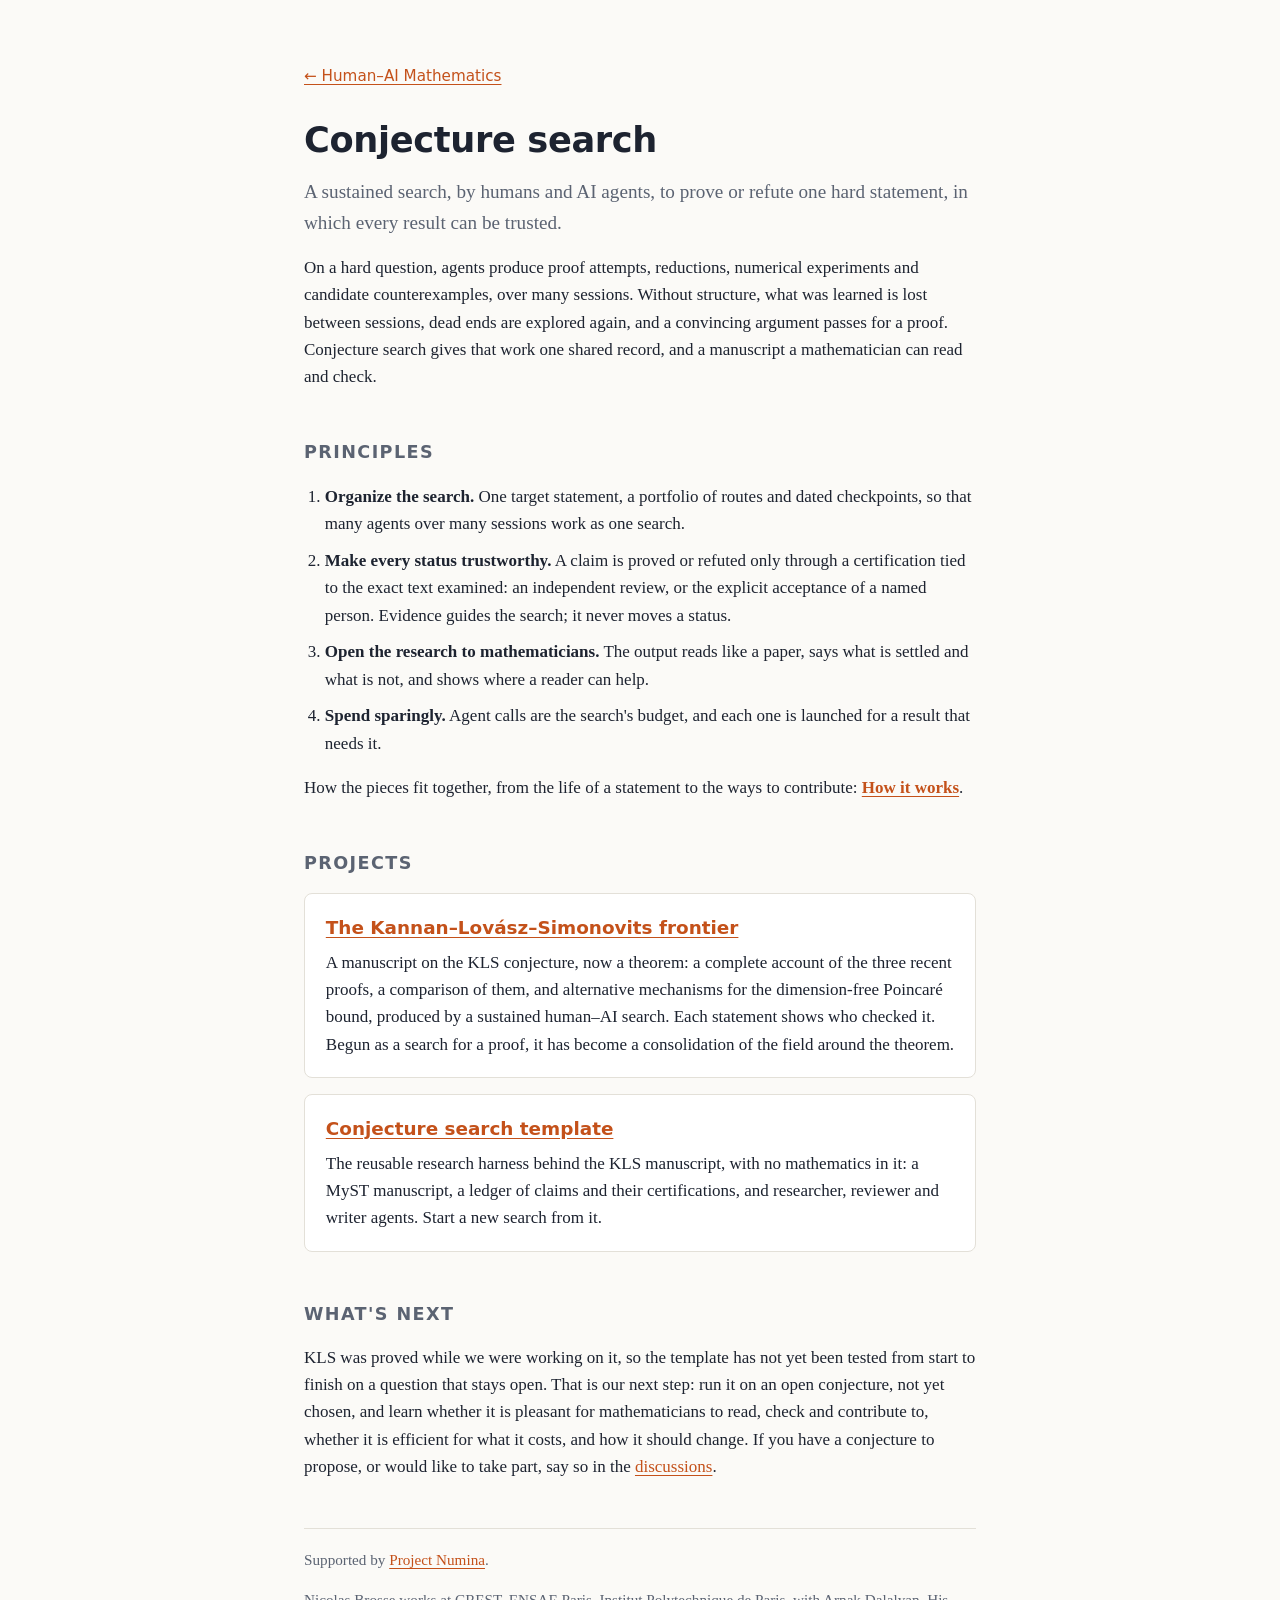
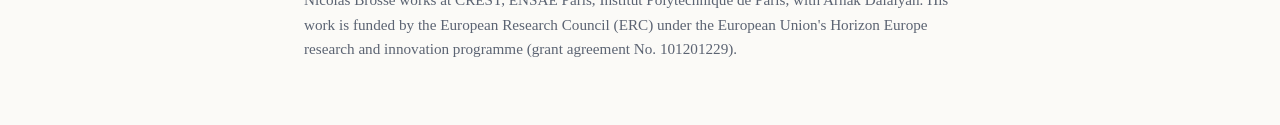
==== conjecture-search/index.html @ 59e2bfeb "Split the site into a general homepage and a conjecture search section The homepage now sets out the" ====
<!doctype html>
<html lang="en">
<head>
<meta charset="utf-8">
<meta name="viewport" content="width=device-width, initial-scale=1">
<title>Conjecture search</title>
<meta name="description" content="A sustained human–AI search to prove or refute one hard statement, with every status certified: principles, the KLS manuscript, the template, and what comes next.">
<style>
  :root {
    --bg: #fbfaf7;
    --fg: #1d2330;
    --muted: #5b6372;
    --rule: #e3e0d8;
    --card: #ffffff;
    --accent: #c4511a;
  }
  @media (prefers-color-scheme: dark) {
    :root {
      --bg: #12151c;
      --fg: #e6e8ec;
      --muted: #a0a7b4;
      --rule: #2a2f3a;
      --card: #191d26;
      --accent: #f0864a;
    }
  }
  * { box-sizing: border-box; }
  body {
    margin: 0;
    background: var(--bg);
    color: var(--fg);
    font: 17px/1.6 Georgia, "Iowan Old Style", "Times New Roman", serif;
  }
  main { max-width: 44rem; margin: 0 auto; padding: 4rem 1rem 3rem; }
  h1, h2, h3 { font-family: system-ui, -apple-system, "Segoe UI", sans-serif; }
  h1 { font-size: 2.2rem; line-height: 1.15; margin: 0 0 1rem; letter-spacing: -0.01em; }
  h2 { font-size: 1.1rem; margin: 3rem 0 1rem; text-transform: uppercase; letter-spacing: 0.08em; color: var(--muted); }
  h3 { font-size: 1.15rem; margin: 0 0 0.4rem; }
  p { margin: 0 0 1rem; }
  .lede { font-size: 1.2rem; color: var(--muted); }
  a { color: var(--accent); text-underline-offset: 3px; }
  .back { font-family: system-ui, -apple-system, "Segoe UI", sans-serif; font-size: 0.95rem; margin-bottom: 2rem; }
  ol.aims { padding-left: 1.3rem; }
  ol.aims li { margin-bottom: 0.6rem; }
  .card {
    background: var(--card);
    border: 1px solid var(--rule);
    border-radius: 8px;
    padding: 1.2rem 1.3rem;
    margin-bottom: 1rem;
  }
  .card p:last-child { margin-bottom: 0; }
  footer { border-top: 1px solid var(--rule); margin-top: 3rem; padding-top: 1.2rem; color: var(--muted); font-size: 0.95rem; }
</style>
</head>
<body>
<main>
  <p class="back"><a href="../">← Human–AI Mathematics</a></p>

  <h1>Conjecture search</h1>
  <p class="lede">A sustained search, by humans and AI agents, to prove or refute one hard
  statement, in which every result can be trusted.</p>

  <p>On a hard question, agents produce proof attempts, reductions, numerical experiments and
  candidate counterexamples, over many sessions. Without structure, what was learned is lost
  between sessions, dead ends are explored again, and a convincing argument passes for a proof.
  Conjecture search gives that work one shared record, and a manuscript a mathematician can
  read and check.</p>

  <h2>Principles</h2>
  <ol class="aims">
    <li><strong>Organize the search.</strong> One target statement, a portfolio of routes and dated
    checkpoints, so that many agents over many sessions work as one search.</li>
    <li><strong>Make every status trustworthy.</strong> A claim is proved or refuted only through a
    certification tied to the exact text examined: an independent review, or the explicit
    acceptance of a named person. Evidence guides the search; it never moves a status.</li>
    <li><strong>Open the research to mathematicians.</strong> The output reads like a paper, says
    what is settled and what is not, and shows where a reader can help.</li>
    <li><strong>Spend sparingly.</strong> Agent calls are the search's budget, and each one is
    launched for a result that needs it.</li>
  </ol>
  <p>How the pieces fit together, from the life of a statement to the ways to contribute:
  <a href="how-it-works.html"><strong>How it works</strong></a>.</p>

  <h2>Projects</h2>

  <div class="card">
    <h3><a href="../kls-conjecture-search/">The Kannan–Lovász–Simonovits frontier</a></h3>
    <p>A manuscript on the KLS conjecture, now a theorem: a complete account of the three recent
    proofs, a comparison of them, and alternative mechanisms for the dimension-free Poincaré bound,
    produced by a sustained human–AI search. Each statement shows who checked it. Begun as a
    search for a proof, it has become a consolidation of the field around the theorem.</p>
  </div>

  <div class="card">
    <h3><a href="https://github.com/human-ai-mathematics/conjecture-search-template">Conjecture search template</a></h3>
    <p>The reusable research harness behind the KLS manuscript, with no mathematics in it: a
    MyST manuscript, a ledger of claims and their certifications, and researcher, reviewer and
    writer agents. Start a new search from it.</p>
  </div>

  <h2>What's next</h2>
  <p>KLS was proved while we were working on it, so the template has not yet been tested from
  start to finish on a question that stays open. That is our next step: run it on an open
  conjecture, not yet chosen, and learn whether it is pleasant for mathematicians to read,
  check and contribute to, whether it is efficient for what it costs, and how it should change.
  If you have a conjecture to propose, or would like to take part, say so in the
  <a href="https://github.com/orgs/human-ai-mathematics/discussions">discussions</a>.</p>

  <footer>
    <p>Supported by <a href="https://projectnumina.ai/">Project Numina</a>.</p>
    <p>Nicolas Brosse works at CREST, ENSAE Paris, Institut Polytechnique de Paris, with
    Arnak Dalalyan. His work is funded by the European Research Council (ERC) under the European
    Union's Horizon Europe research and innovation programme (grant agreement No. 101201229).</p>
  </footer>
</main>
</body>
</html>
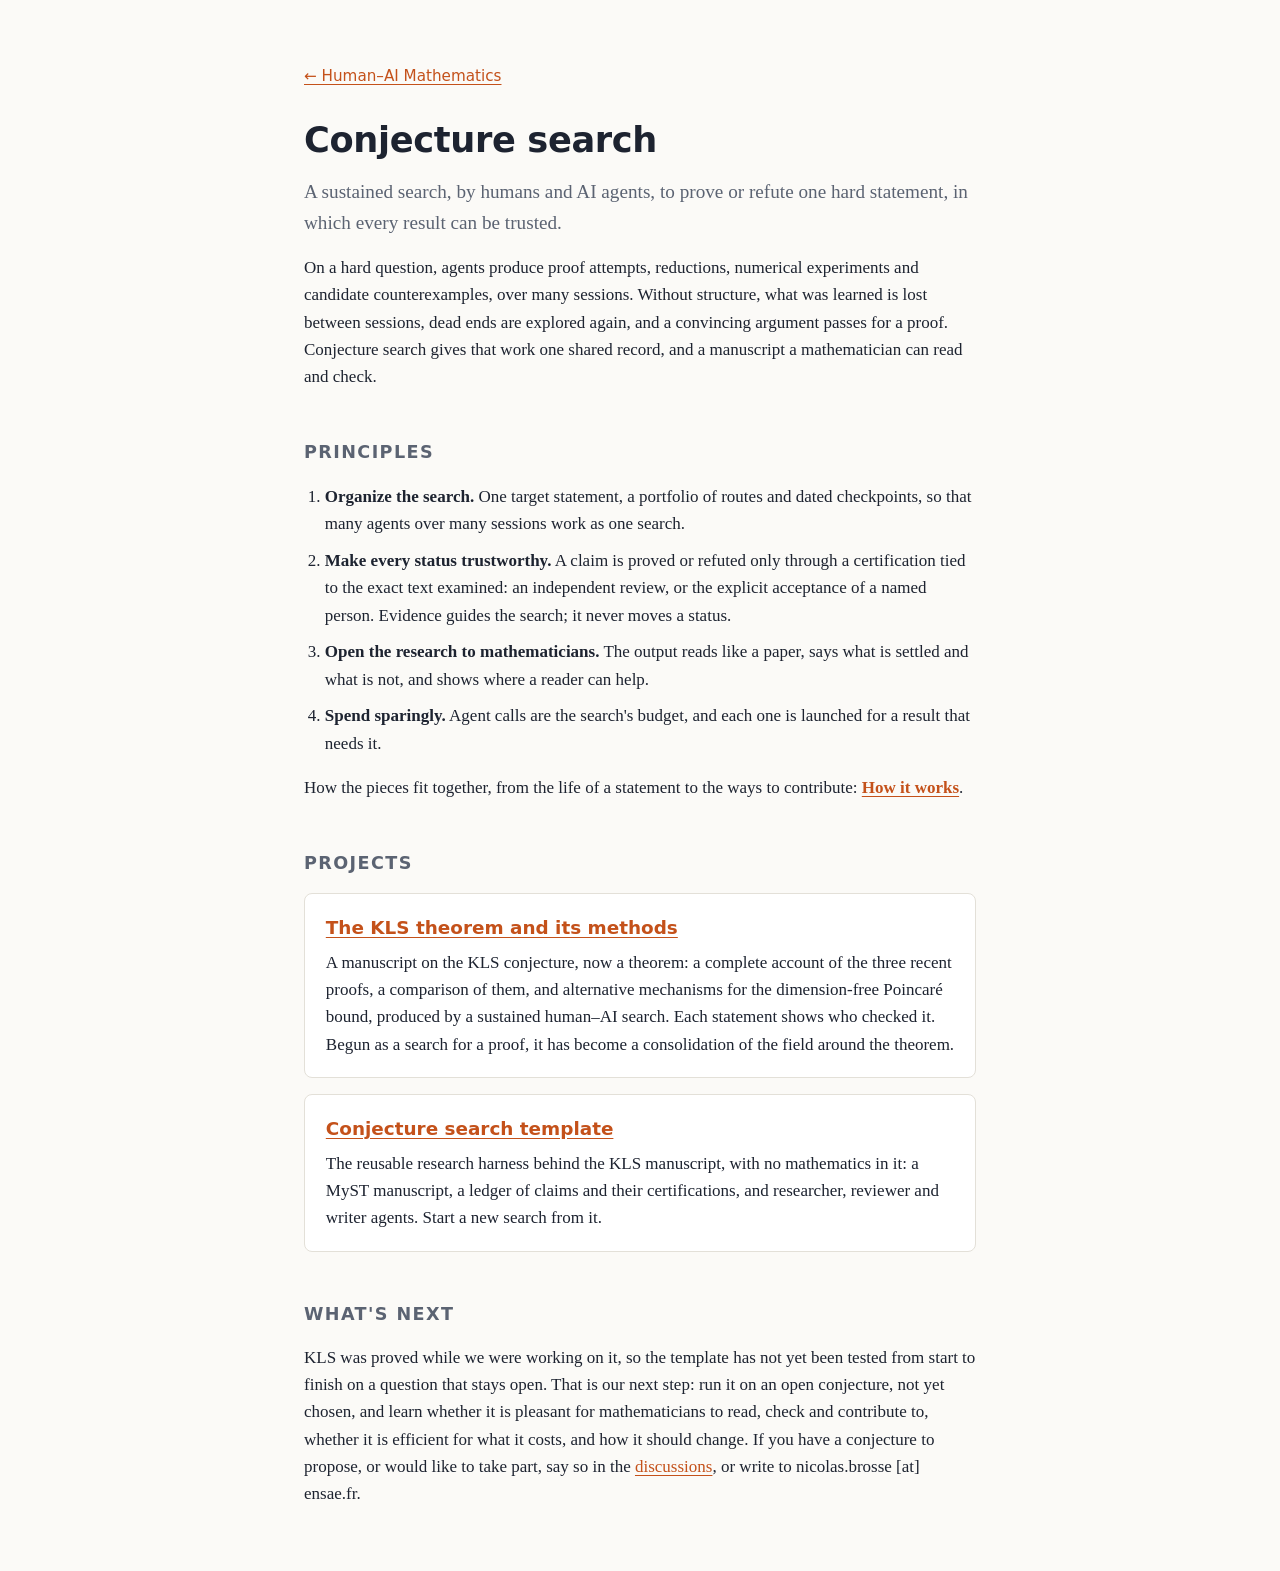
==== commit f346597a: "Share one stylesheet, add a contact address, and rename the KLS card The three pages load style.css " ====
--- a/conjecture-search/index.html
+++ b/conjecture-search/index.html
@@ -5,53 +5,7 @@
 <meta name="viewport" content="width=device-width, initial-scale=1">
 <title>Conjecture search</title>
 <meta name="description" content="A sustained human–AI search to prove or refute one hard statement, with every status certified: principles, the KLS manuscript, the template, and what comes next.">
-<style>
-  :root {
-    --bg: #fbfaf7;
-    --fg: #1d2330;
-    --muted: #5b6372;
-    --rule: #e3e0d8;
-    --card: #ffffff;
-    --accent: #c4511a;
-  }
-  @media (prefers-color-scheme: dark) {
-    :root {
-      --bg: #12151c;
-      --fg: #e6e8ec;
-      --muted: #a0a7b4;
-      --rule: #2a2f3a;
-      --card: #191d26;
-      --accent: #f0864a;
-    }
-  }
-  * { box-sizing: border-box; }
-  body {
-    margin: 0;
-    background: var(--bg);
-    color: var(--fg);
-    font: 17px/1.6 Georgia, "Iowan Old Style", "Times New Roman", serif;
-  }
-  main { max-width: 44rem; margin: 0 auto; padding: 4rem 1rem 3rem; }
-  h1, h2, h3 { font-family: system-ui, -apple-system, "Segoe UI", sans-serif; }
-  h1 { font-size: 2.2rem; line-height: 1.15; margin: 0 0 1rem; letter-spacing: -0.01em; }
-  h2 { font-size: 1.1rem; margin: 3rem 0 1rem; text-transform: uppercase; letter-spacing: 0.08em; color: var(--muted); }
-  h3 { font-size: 1.15rem; margin: 0 0 0.4rem; }
-  p { margin: 0 0 1rem; }
-  .lede { font-size: 1.2rem; color: var(--muted); }
-  a { color: var(--accent); text-underline-offset: 3px; }
-  .back { font-family: system-ui, -apple-system, "Segoe UI", sans-serif; font-size: 0.95rem; margin-bottom: 2rem; }
-  ol.aims { padding-left: 1.3rem; }
-  ol.aims li { margin-bottom: 0.6rem; }
-  .card {
-    background: var(--card);
-    border: 1px solid var(--rule);
-    border-radius: 8px;
-    padding: 1.2rem 1.3rem;
-    margin-bottom: 1rem;
-  }
-  .card p:last-child { margin-bottom: 0; }
-  footer { border-top: 1px solid var(--rule); margin-top: 3rem; padding-top: 1.2rem; color: var(--muted); font-size: 0.95rem; }
-</style>
+<link rel="stylesheet" href="../style.css">
 </head>
 <body>
 <main>
@@ -85,7 +39,7 @@
   <h2>Projects</h2>
 
   <div class="card">
-    <h3><a href="../kls-conjecture-search/">The Kannan–Lovász–Simonovits frontier</a></h3>
+    <h3><a href="../kls-conjecture-search/">The KLS theorem and its methods</a></h3>
     <p>A manuscript on the KLS conjecture, now a theorem: a complete account of the three recent
     proofs, a comparison of them, and alternative mechanisms for the dimension-free Poincaré bound,
     produced by a sustained human–AI search. Each statement shows who checked it. Begun as a
@@ -105,14 +59,9 @@
   conjecture, not yet chosen, and learn whether it is pleasant for mathematicians to read,
   check and contribute to, whether it is efficient for what it costs, and how it should change.
   If you have a conjecture to propose, or would like to take part, say so in the
-  <a href="https://github.com/orgs/human-ai-mathematics/discussions">discussions</a>.</p>
+  <a href="https://github.com/orgs/human-ai-mathematics/discussions">discussions</a>, or write
+  to nicolas.brosse [at] ensae.fr.</p>
 
-  <footer>
-    <p>Supported by <a href="https://projectnumina.ai/">Project Numina</a>.</p>
-    <p>Nicolas Brosse works at CREST, ENSAE Paris, Institut Polytechnique de Paris, with
-    Arnak Dalalyan. His work is funded by the European Research Council (ERC) under the European
-    Union's Horizon Europe research and innovation programme (grant agreement No. 101201229).</p>
-  </footer>
 </main>
 </body>
 </html>
--- a/style.css
+++ b/style.css
@@ -0,0 +1,72 @@
+/* The shared style of every page of the site. */
+
+:root {
+  --bg: #fbfaf7;
+  --fg: #1d2330;
+  --muted: #5b6372;
+  --rule: #e3e0d8;
+  --card: #ffffff;
+  --accent: #c4511a;
+}
+@media (prefers-color-scheme: dark) {
+  :root {
+    --bg: #12151c;
+    --fg: #e6e8ec;
+    --muted: #a0a7b4;
+    --rule: #2a2f3a;
+    --card: #191d26;
+    --accent: #f0864a;
+  }
+}
+* { box-sizing: border-box; }
+body {
+  margin: 0;
+  background: var(--bg);
+  color: var(--fg);
+  font: 17px/1.6 Georgia, "Iowan Old Style", "Times New Roman", serif;
+}
+main { max-width: 44rem; margin: 0 auto; padding: 4rem 1rem 3rem; }
+h1, h2, h3 { font-family: system-ui, -apple-system, "Segoe UI", sans-serif; }
+h1 { font-size: 2.2rem; line-height: 1.15; margin: 0 0 1rem; letter-spacing: -0.01em; }
+h2 { font-size: 1.1rem; margin: 3rem 0 1rem; text-transform: uppercase; letter-spacing: 0.08em; color: var(--muted); }
+h3 { font-size: 1.15rem; margin: 0 0 0.4rem; }
+p { margin: 0 0 1rem; }
+a { color: var(--accent); text-underline-offset: 3px; }
+code { font-size: 0.85em; overflow-wrap: anywhere; }
+.lede { font-size: 1.2rem; color: var(--muted); }
+
+/* The link back to the parent page, at the top of a sub-page. */
+.back { font-family: system-ui, -apple-system, "Segoe UI", sans-serif; font-size: 0.95rem; margin-bottom: 2rem; }
+
+ol.aims, ol.steps, ul.plain { padding-left: 1.3rem; }
+ol.aims li { margin-bottom: 0.6rem; }
+ol.steps li, ul.plain li { margin-bottom: 0.8rem; }
+
+.card {
+  background: var(--card);
+  border: 1px solid var(--rule);
+  border-radius: 8px;
+  padding: 1.2rem 1.3rem;
+  margin-bottom: 1rem;
+}
+.card p:last-child { margin-bottom: 0; }
+
+/* A card's status: "Available" (accented) or "Being explored". */
+.tag {
+  display: inline-block;
+  margin-bottom: 0.5rem;
+  font: 600 0.72rem/1 system-ui, -apple-system, "Segoe UI", sans-serif;
+  text-transform: uppercase;
+  letter-spacing: 0.08em;
+  color: var(--muted);
+}
+.tag.live { color: var(--accent); }
+
+.note {
+  border-left: 3px solid var(--accent);
+  padding: 0.2rem 0 0.2rem 1rem;
+  color: var(--muted);
+}
+
+ul.team { list-style: none; padding: 0; display: flex; flex-wrap: wrap; gap: 0.5rem 1.5rem; }
+footer { border-top: 1px solid var(--rule); margin-top: 3rem; padding-top: 1.2rem; color: var(--muted); font-size: 0.95rem; }
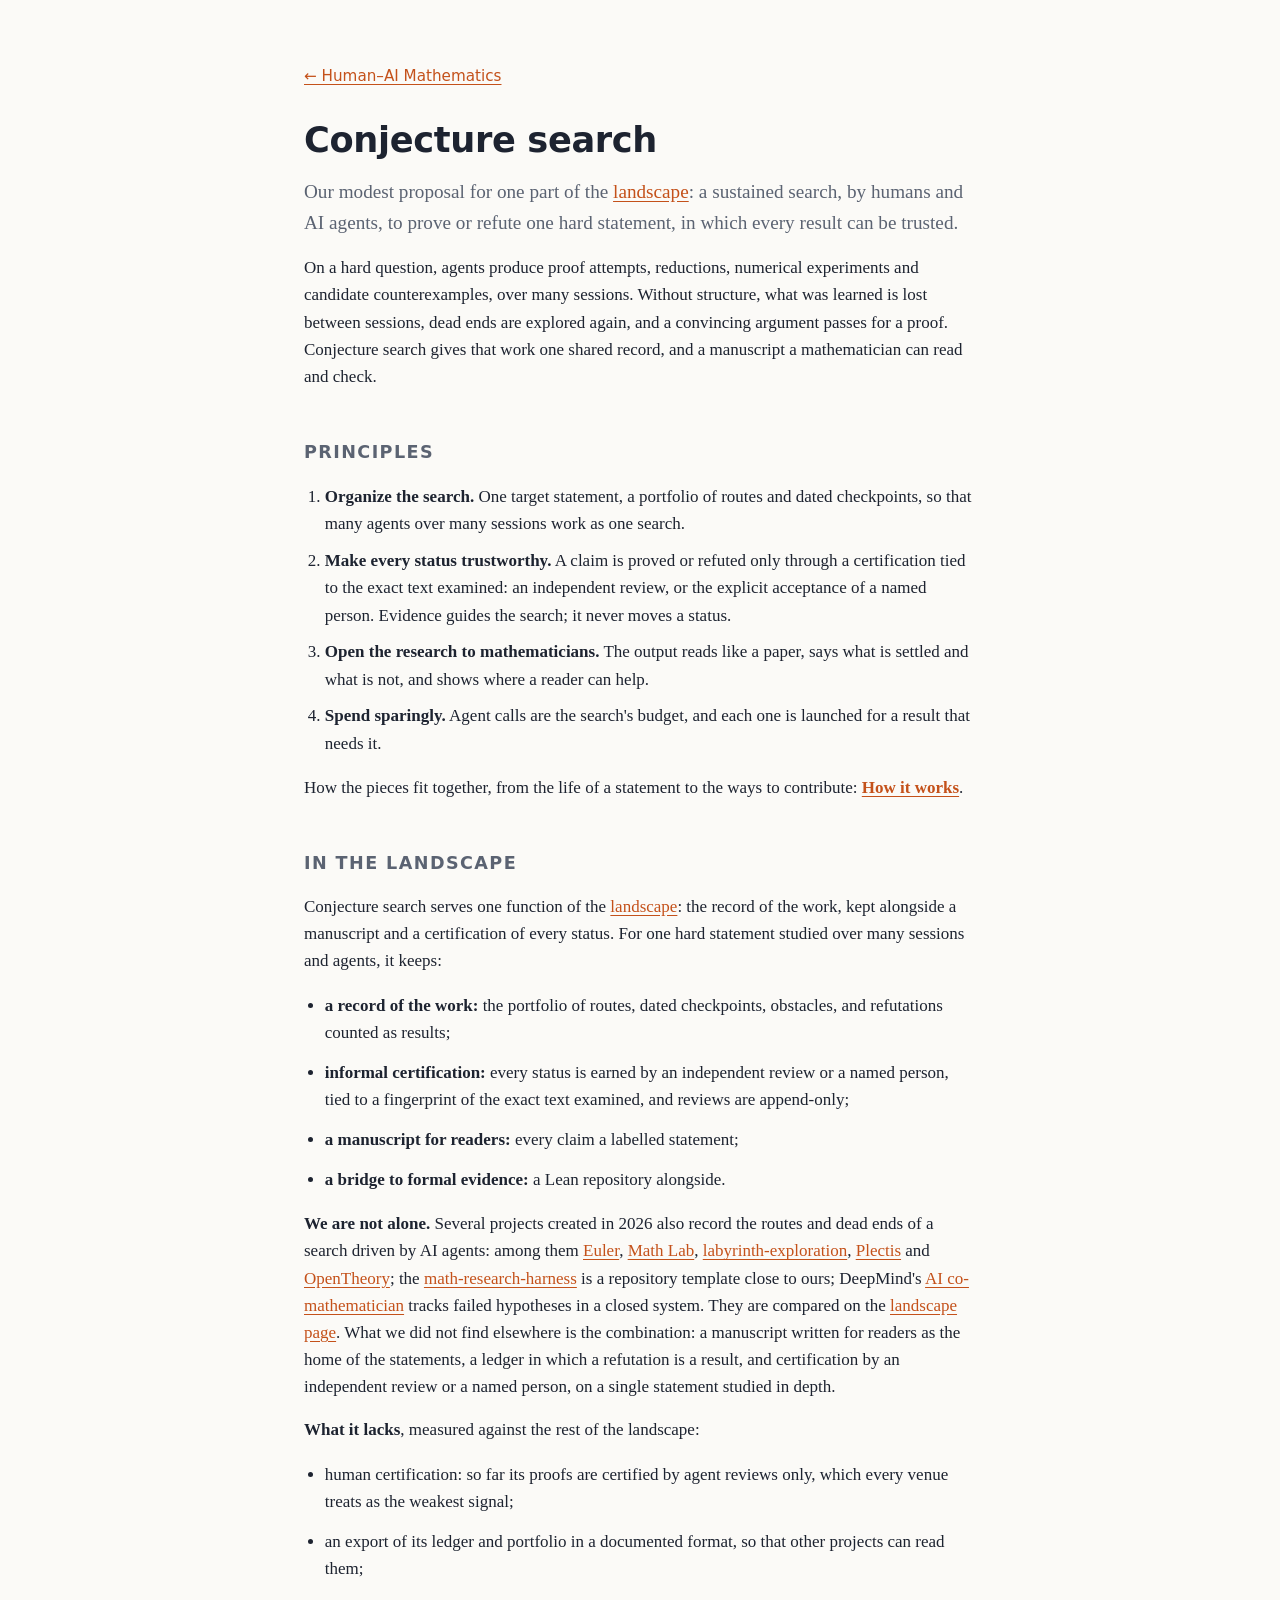
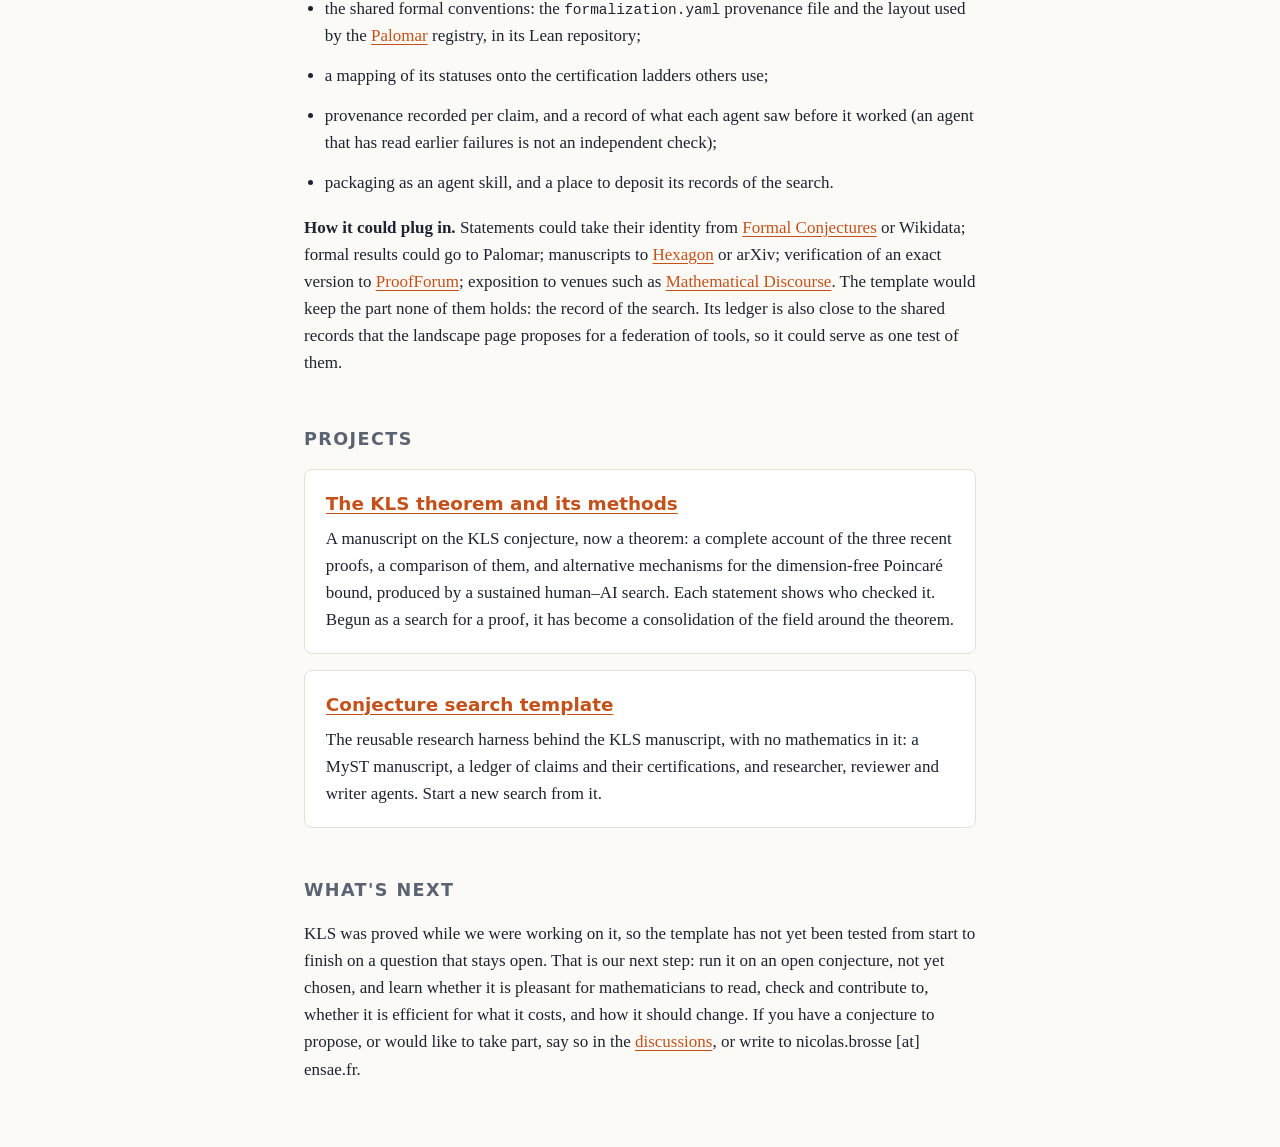
==== commit fb1717e0: "Place conjecture search in the landscape Co-Authored-By: Claude Opus 5.5 <noreply@anthropic.com>" ====
--- a/conjecture-search/index.html
+++ b/conjecture-search/index.html
@@ -12,8 +12,9 @@
   <p class="back"><a href="../">← Human–AI Mathematics</a></p>
 
   <h1>Conjecture search</h1>
-  <p class="lede">A sustained search, by humans and AI agents, to prove or refute one hard
-  statement, in which every result can be trusted.</p>
+  <p class="lede">Our modest proposal for one part of the
+  <a href="../landscape/">landscape</a>: a sustained search, by humans and AI agents, to prove
+  or refute one hard statement, in which every result can be trusted.</p>
 
   <p>On a hard question, agents produce proof attempts, reductions, numerical experiments and
   candidate counterexamples, over many sessions. Without structure, what was learned is lost
@@ -35,6 +36,61 @@
   </ol>
   <p>How the pieces fit together, from the life of a statement to the ways to contribute:
   <a href="how-it-works.html"><strong>How it works</strong></a>.</p>
+
+  <h2>In the landscape</h2>
+  <p>Conjecture search serves one function of the <a href="../landscape/">landscape</a>: the
+  record of the work, kept alongside a manuscript and a certification of every status. For one
+  hard statement studied over many sessions and agents, it keeps:</p>
+  <ul class="plain">
+    <li><strong>a record of the work:</strong> the portfolio of routes, dated checkpoints,
+    obstacles, and refutations counted as results;</li>
+    <li><strong>informal certification:</strong> every status is earned by an independent review
+    or a named person, tied to a fingerprint of the exact text examined, and reviews are
+    append-only;</li>
+    <li><strong>a manuscript for readers:</strong> every claim a labelled statement;</li>
+    <li><strong>a bridge to formal evidence:</strong> a Lean repository alongside.</li>
+  </ul>
+
+  <p><strong>We are not alone.</strong> Several projects created in 2026 also record the routes
+  and dead ends of a search driven by AI agents: among them
+  <a href="https://github.com/canghaimeng/Euler">Euler</a>,
+  <a href="https://github.com/Joe975/math-lab">Math Lab</a>,
+  <a href="https://github.com/nasqret/labyrinth-exploration">labyrinth-exploration</a>,
+  <a href="https://github.com/wcook04/plectis-erdos">Plectis</a> and
+  <a href="https://github.com/kaminocorp/opentheory">OpenTheory</a>; the
+  <a href="https://github.com/haruhisa-enomoto/math-research-harness">math-research-harness</a>
+  is a repository template close to ours; DeepMind's
+  <a href="https://arxiv.org/abs/2605.06651">AI co-mathematician</a> tracks failed hypotheses
+  in a closed system. They are compared on the
+  <a href="../landscape/#process-records">landscape page</a>. What we did not find elsewhere
+  is the combination: a manuscript written for readers as the home of the statements, a ledger
+  in which a refutation is a result, and certification by an independent review or a named
+  person, on a single statement studied in depth.</p>
+
+  <p><strong>What it lacks</strong>, measured against the rest of the landscape:</p>
+  <ul class="plain">
+    <li>human certification: so far its proofs are certified by agent reviews only, which every
+    venue treats as the weakest signal;</li>
+    <li>an export of its ledger and portfolio in a documented format, so that other projects can
+    read them;</li>
+    <li>the shared formal conventions: the <code>formalization.yaml</code> provenance file and
+    the layout used by the <a href="https://palomar-registry.org/">Palomar</a> registry, in its
+    Lean repository;</li>
+    <li>a mapping of its statuses onto the certification ladders others use;</li>
+    <li>provenance recorded per claim, and a record of what each agent saw before it worked (an
+    agent that has read earlier failures is not an independent check);</li>
+    <li>packaging as an agent skill, and a place to deposit its records of the search.</li>
+  </ul>
+
+  <p><strong>How it could plug in.</strong> Statements could take their identity from
+  <a href="https://github.com/google-deepmind/formal-conjectures">Formal Conjectures</a> or
+  Wikidata; formal results could go to Palomar; manuscripts to
+  <a href="https://hexagonmath.org/">Hexagon</a> or arXiv; verification of an exact version to
+  <a href="https://www.proofforum.org/">ProofForum</a>; exposition to venues such as
+  <a href="https://www.mathematicaldiscourse.org/">Mathematical Discourse</a>. The template
+  would keep the part none of them holds: the record of the search. Its ledger is also close
+  to the shared records that the landscape page proposes for a federation of tools, so it
+  could serve as one test of them.</p>
 
   <h2>Projects</h2>
 
